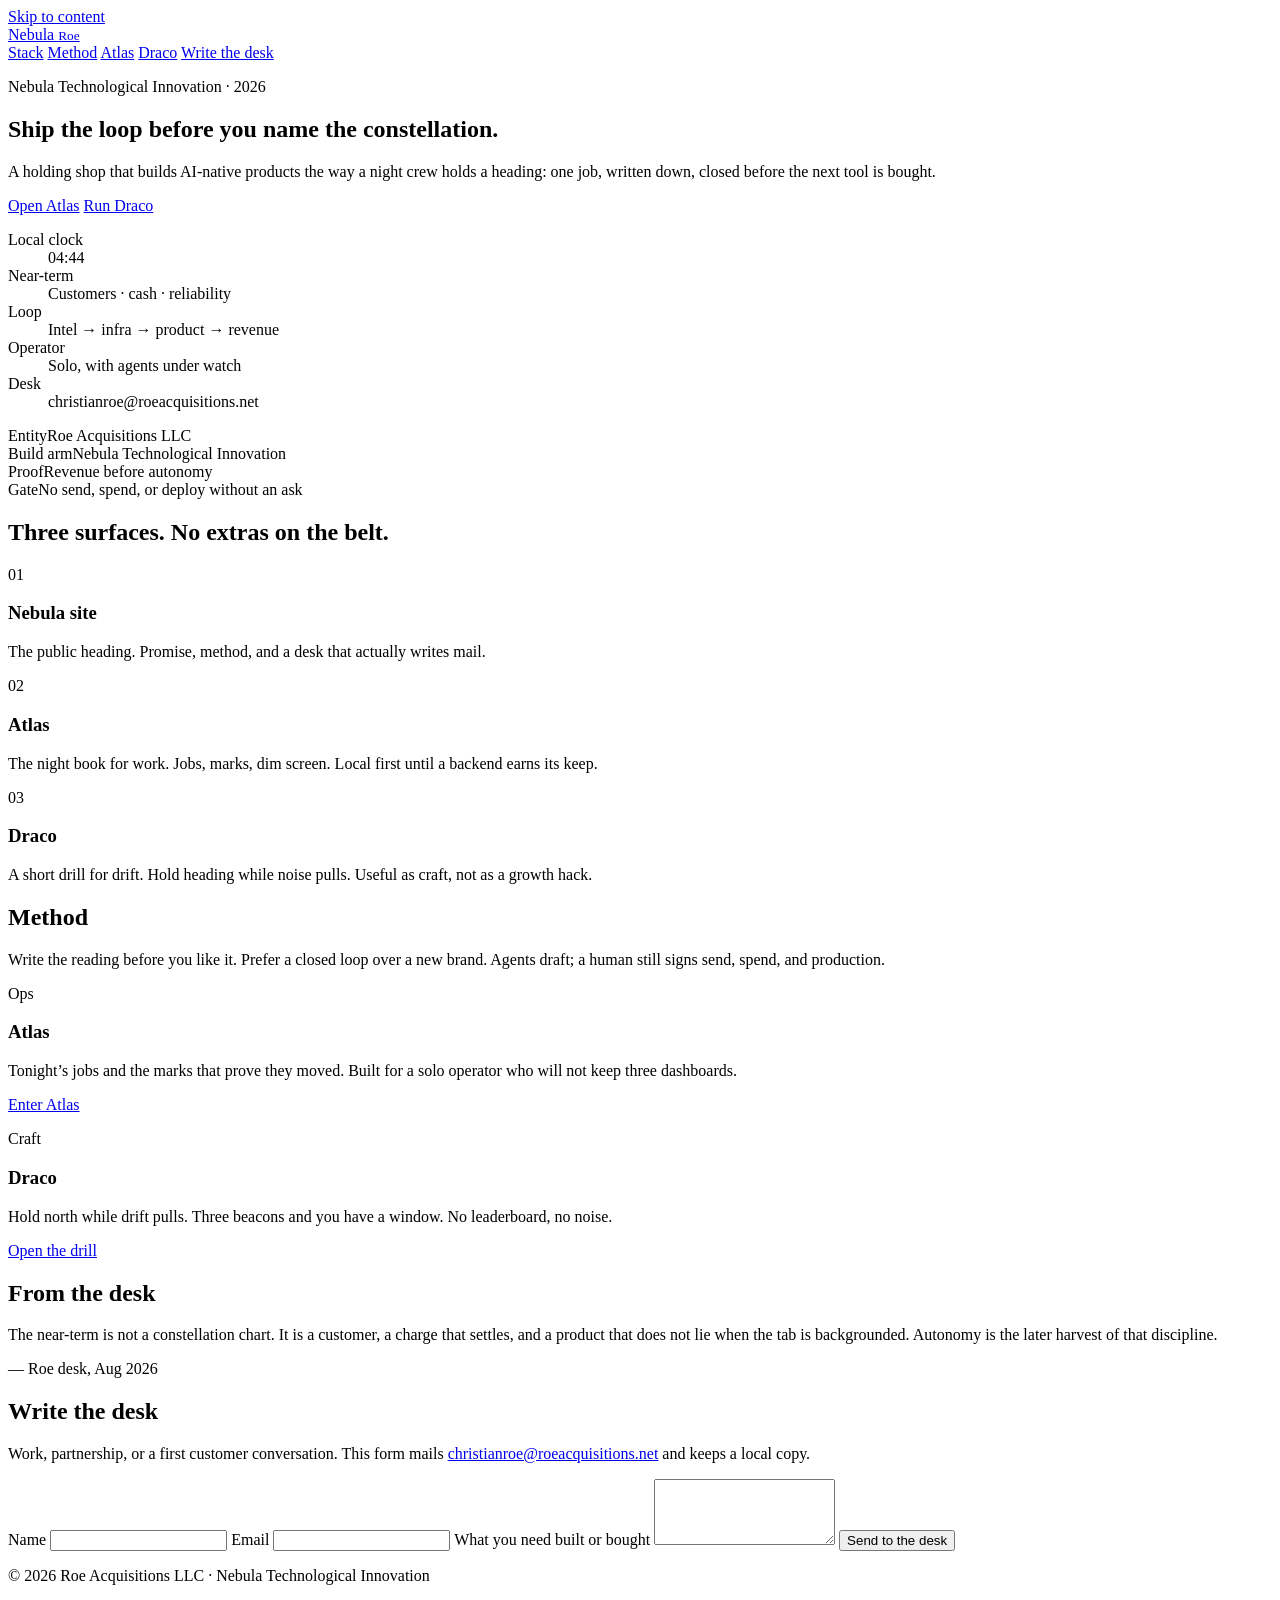
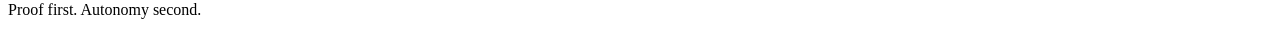
==== index.html @ 5ac5eb05 "Add marketing homepage" ====
<!DOCTYPE html>
<html lang="en">
<head>
  <meta charset="utf-8">
  <meta name="viewport" content="width=device-width, initial-scale=1">
  <title>Nebula — intelligence, then infrastructure, then product</title>
  <meta name="description" content="Nebula Technological Innovation, under Roe Acquisitions. AI-native systems that turn a loop into revenue without a theater of tools.">
  <meta name="theme-color" content="#14110d">
  <meta property="og:title" content="Nebula Technological Innovation">
  <meta property="og:description" content="Intelligence → infrastructure → products → revenue → more intelligence.">
  <meta property="og:type" content="website">
  <link rel="canonical" href="https://nebulahq.work/">
  <link rel="icon" href="assets/favicon.svg" type="image/svg+xml">
  <link rel="preconnect" href="https://fonts.googleapis.com">
  <link rel="preconnect" href="https://fonts.gstatic.com" crossorigin>
  <link href="https://fonts.googleapis.com/css2?family=Fraunces:opsz,wght@9..144,500;9..144,650&family=IBM+Plex+Mono:wght@400;500&family=Source+Sans+3:ital,wght@0,400;0,600;1,400&display=swap" rel="stylesheet">
  <link rel="stylesheet" href="styles/tokens.css">
  <link rel="stylesheet" href="styles/site.css">
</head>
<body>
  <a class="skip" href="#main">Skip to content</a>
  <header class="wrap site-header">
    <a class="mark" href="./">Nebula <small>Roe</small></a>
    <nav aria-label="Primary">
      <a href="#stack">Stack</a>
      <a href="#method">Method</a>
      <a href="app/">Atlas</a>
      <a href="play/">Draco</a>
      <a class="btn" href="#desk">Write the desk</a>
    </nav>
  </header>
  <main id="main">
    <section class="wrap hero">
      <div>
        <p class="kicker">Nebula Technological Innovation · 2026</p>
        <h1>Ship the loop before you name the constellation.</h1>
        <p class="lede">A holding shop that builds AI-native products the way a night crew holds a heading: one job, written down, closed before the next tool is bought.</p>
        <div class="hero-actions">
          <a class="btn" href="app/">Open Atlas</a>
          <a class="btn ghost" href="play/">Run Draco</a>
        </div>
      </div>
      <dl class="plate" aria-label="Tonight’s loop">
        <dt>Local clock</dt>
        <dd id="local-clock">--:--</dd>
        <dt>Near-term</dt>
        <dd>Customers · cash · reliability</dd>
        <dt>Loop</dt>
        <dd>Intel → infra → product → revenue</dd>
        <dt>Operator</dt>
        <dd>Solo, with agents under watch</dd>
        <dt>Desk</dt>
        <dd>christianroe@roeacquisitions.net</dd>
      </dl>
    </section>
    <div class="wrap">
      <div class="strip" aria-label="Current posture">
        <div><span>Entity</span>Roe Acquisitions LLC</div>
        <div><span>Build arm</span>Nebula Technological Innovation</div>
        <div><span>Proof</span>Revenue before autonomy</div>
        <div><span>Gate</span>No send, spend, or deploy without an ask</div>
      </div>
    </div>
    <section class="wrap section" id="stack">
      <div class="split">
        <h2>Three surfaces. No extras on the belt.</h2>
        <div>
          <article class="instrument"><div class="idx">01</div><div><h3>Nebula site</h3><p>The public heading. Promise, method, and a desk that actually writes mail.</p></div></article>
          <article class="instrument"><div class="idx">02</div><div><h3>Atlas</h3><p>The night book for work. Jobs, marks, dim screen. Local first until a backend earns its keep.</p></div></article>
          <article class="instrument"><div class="idx">03</div><div><h3>Draco</h3><p>A short drill for drift. Hold heading while noise pulls. Useful as craft, not as a growth hack.</p></div></article>
        </div>
      </div>
    </section>
    <section class="wrap section" id="method">
      <h2>Method</h2>
      <p class="lede">Write the reading before you like it. Prefer a closed loop over a new brand. Agents draft; a human still signs send, spend, and production.</p>
      <div class="product">
        <div><p class="kicker">Ops</p><h3>Atlas</h3><p>Tonight’s jobs and the marks that prove they moved. Built for a solo operator who will not keep three dashboards.</p><p><a class="btn" href="app/">Enter Atlas</a></p></div>
        <div><p class="kicker">Craft</p><h3>Draco</h3><p>Hold north while drift pulls. Three beacons and you have a window. No leaderboard, no noise.</p><p><a class="btn ghost" href="play/">Open the drill</a></p></div>
      </div>
    </section>
    <section class="wrap section">
      <h2>From the desk</h2>
      <div class="note">
        <p>The near-term is not a constellation chart. It is a customer, a charge that settles, and a product that does not lie when the tab is backgrounded. Autonomy is the later harvest of that discipline.</p>
        <p>— Roe desk, Aug 2026</p>
      </div>
    </section>
    <section class="wrap section" id="desk">
      <h2>Write the desk</h2>
      <p class="lede">Work, partnership, or a first customer conversation. This form mails <a href="mailto:christianroe@roeacquisitions.net">christianroe@roeacquisitions.net</a> and keeps a local copy.</p>
      <form id="desk-form" action="https://formsubmit.co/christianroe@roeacquisitions.net" method="POST">
        <input type="hidden" name="_subject" value="Nebula desk">
        <input type="hidden" name="_template" value="table">
        <input type="hidden" name="_captcha" value="false">
        <label for="name">Name</label>
        <input id="name" name="name" autocomplete="name" required>
        <label for="email">Email</label>
        <input id="email" name="email" type="email" autocomplete="email" required>
        <label for="note">What you need built or bought</label>
        <textarea id="note" name="note" rows="4" required></textarea>
        <button class="btn" type="submit">Send to the desk</button>
        <p id="form-status" role="status" hidden></p>
      </form>
    </section>
  </main>
  <footer class="wrap site-footer">
    <p>© <span data-year></span> Roe Acquisitions LLC · Nebula Technological Innovation</p>
    <p>Proof first. Autonomy second.</p>
  </footer>
  <script type="module" src="scripts/site.js"></script>
</body>
</html>
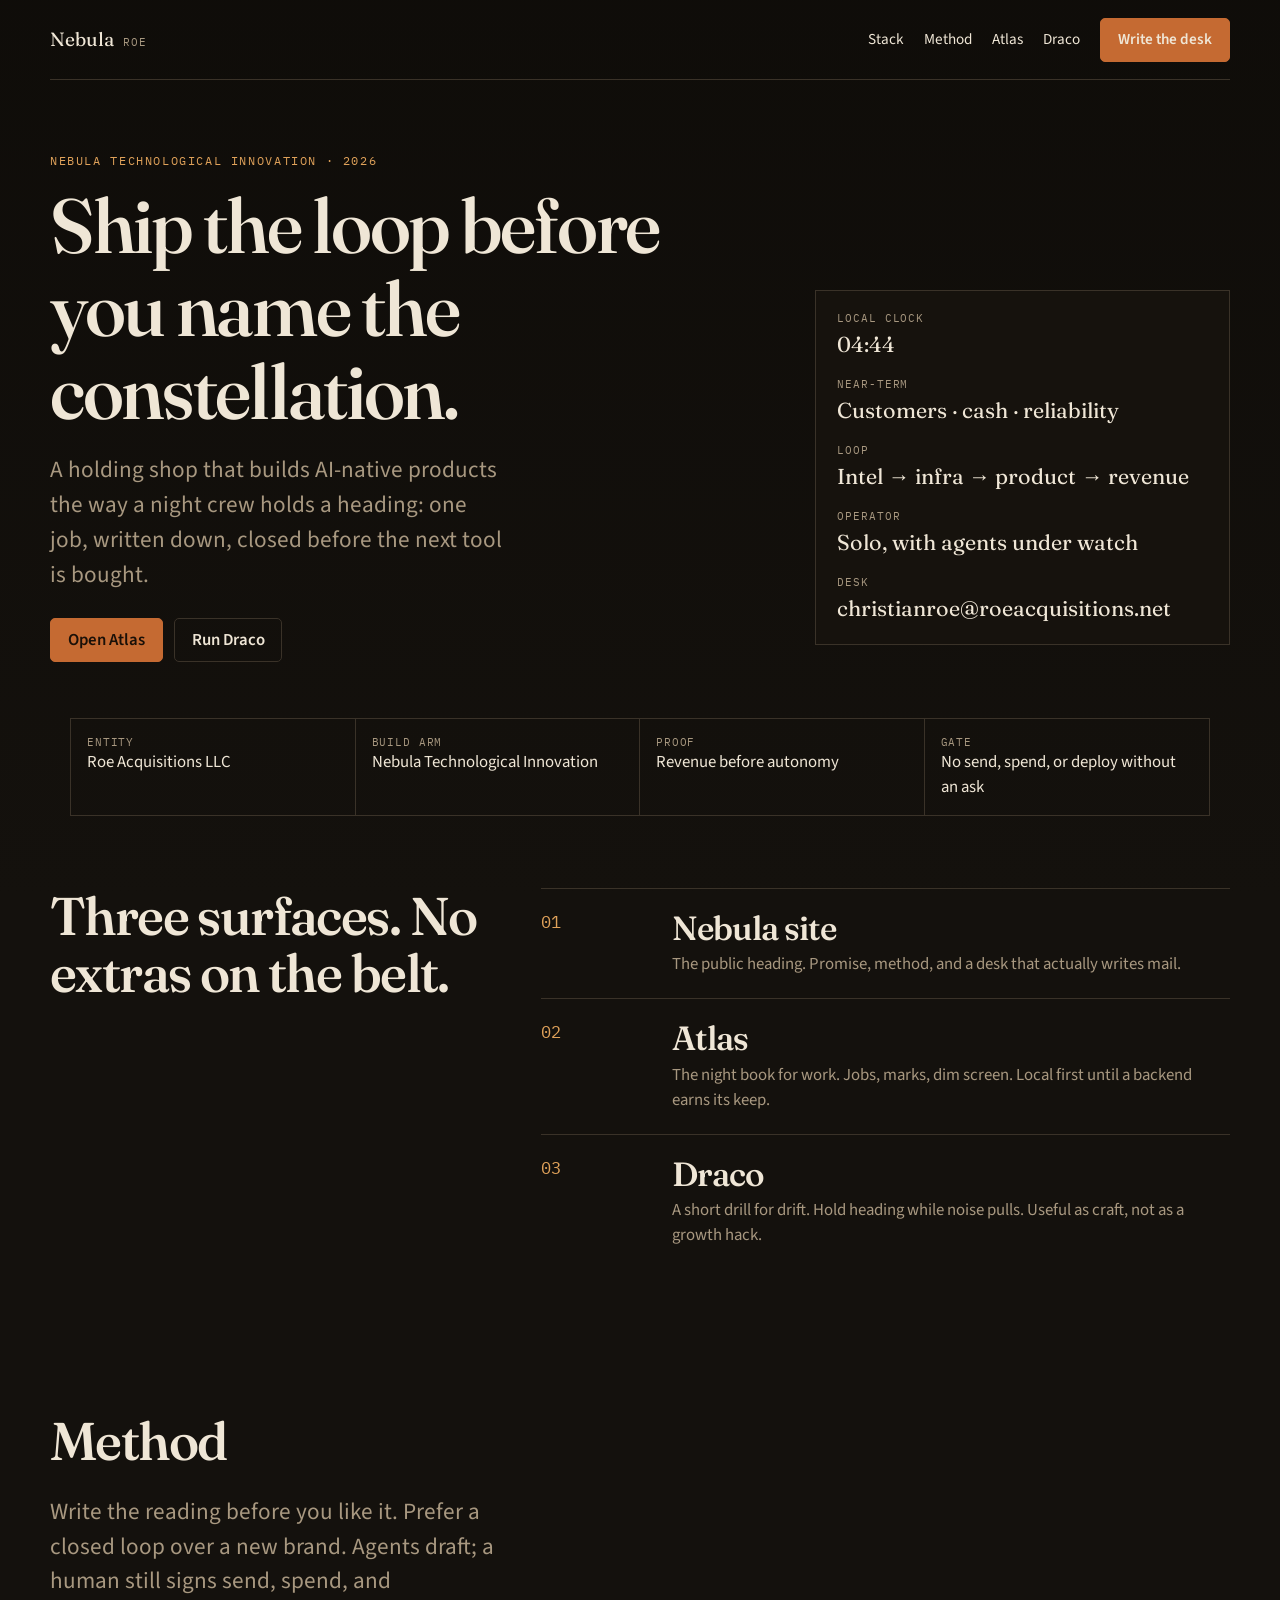
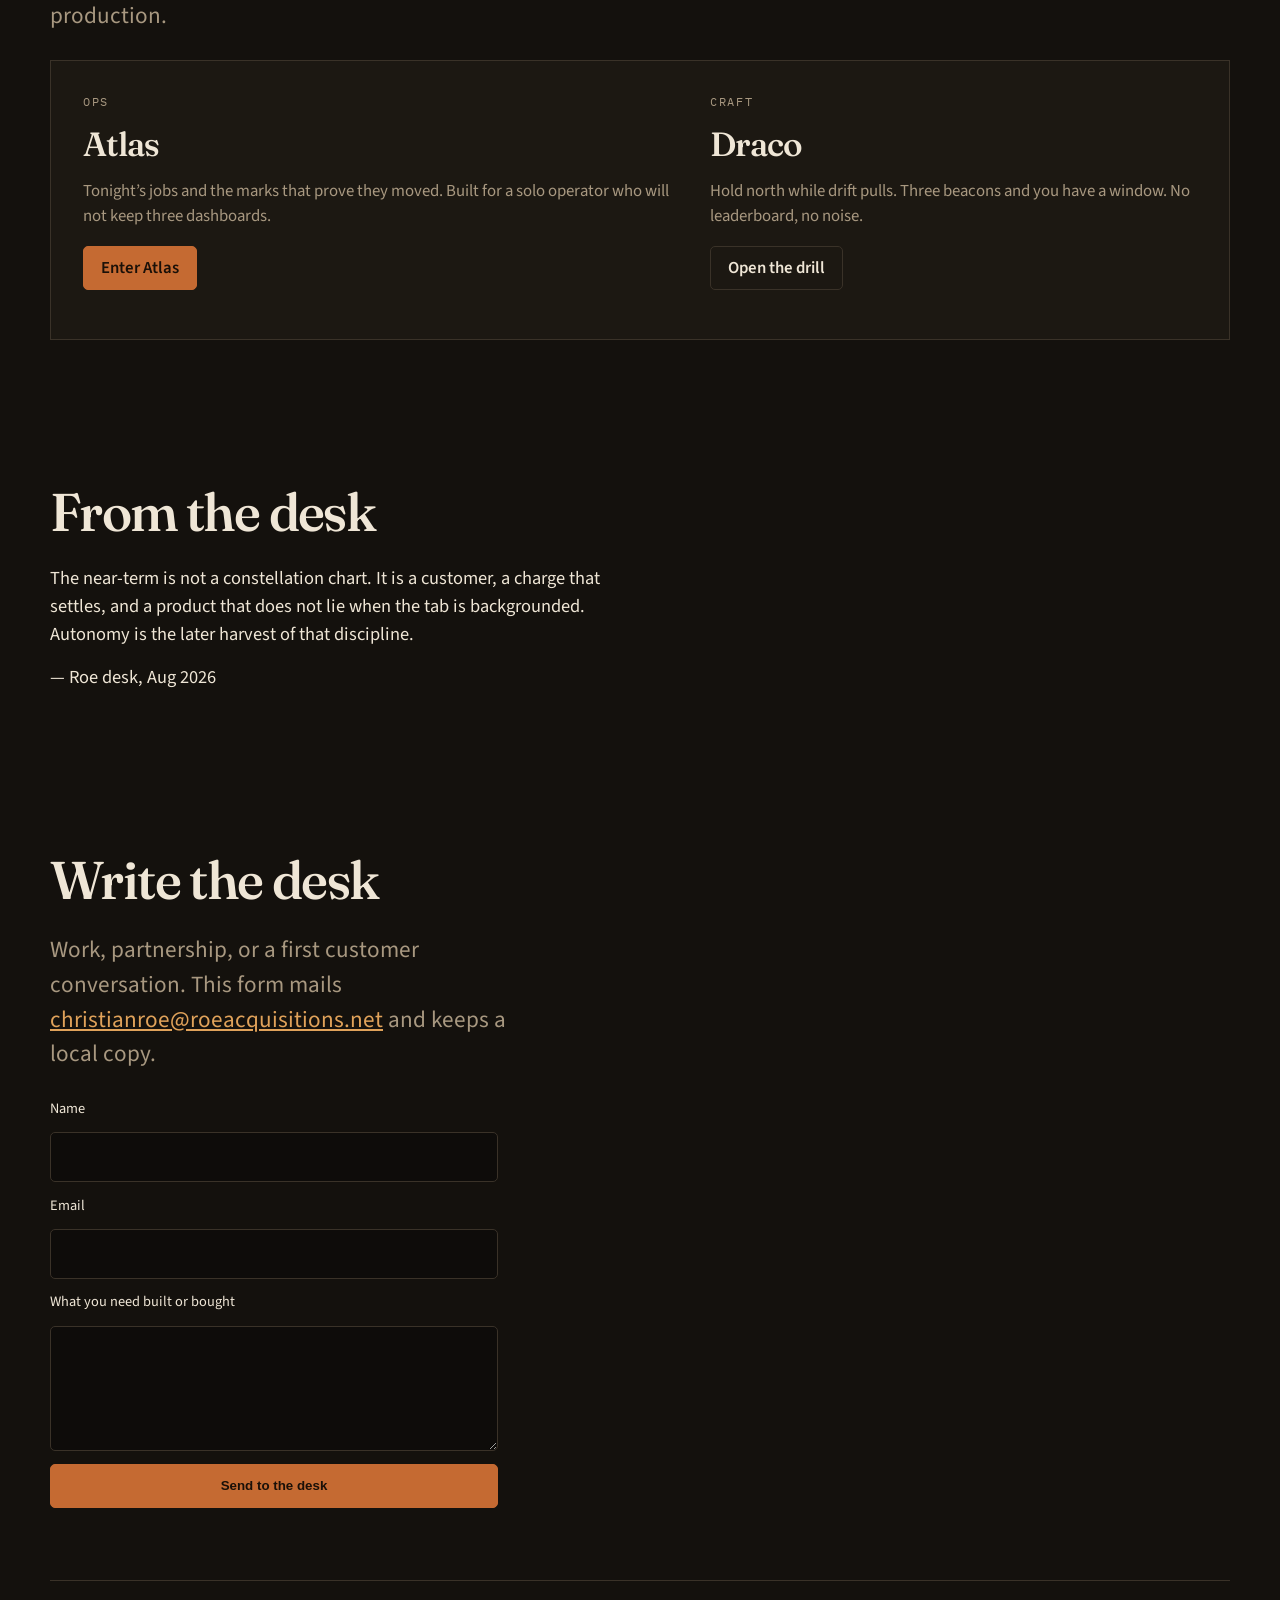
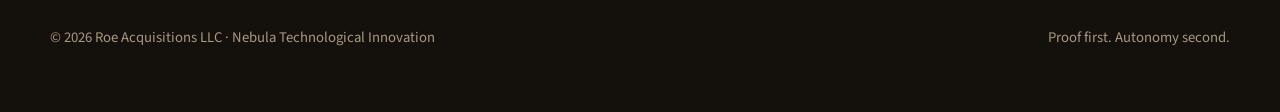
==== commit 08085de8: "Add desk honeypot, source URL, and field limits" ====
--- a/index.html
+++ b/index.html
@@ -29,6 +29,7 @@
       <a class="btn" href="#desk">Write the desk</a>
     </nav>
   </header>
+
   <main id="main">
     <section class="wrap hero">
       <div>
@@ -53,6 +54,7 @@
         <dd>christianroe@roeacquisitions.net</dd>
       </dl>
     </section>
+
     <div class="wrap">
       <div class="strip" aria-label="Current posture">
         <div><span>Entity</span>Roe Acquisitions LLC</div>
@@ -61,24 +63,55 @@
         <div><span>Gate</span>No send, spend, or deploy without an ask</div>
       </div>
     </div>
+
     <section class="wrap section" id="stack">
       <div class="split">
         <h2>Three surfaces. No extras on the belt.</h2>
         <div>
-          <article class="instrument"><div class="idx">01</div><div><h3>Nebula site</h3><p>The public heading. Promise, method, and a desk that actually writes mail.</p></div></article>
-          <article class="instrument"><div class="idx">02</div><div><h3>Atlas</h3><p>The night book for work. Jobs, marks, dim screen. Local first until a backend earns its keep.</p></div></article>
-          <article class="instrument"><div class="idx">03</div><div><h3>Draco</h3><p>A short drill for drift. Hold heading while noise pulls. Useful as craft, not as a growth hack.</p></div></article>
+          <article class="instrument">
+            <div class="idx">01</div>
+            <div>
+              <h3>Nebula site</h3>
+              <p>The public heading. Promise, method, and a desk that actually writes mail.</p>
+            </div>
+          </article>
+          <article class="instrument">
+            <div class="idx">02</div>
+            <div>
+              <h3>Atlas</h3>
+              <p>The night book for work. Jobs, marks, dim screen. Local first until a backend earns its keep.</p>
+            </div>
+          </article>
+          <article class="instrument">
+            <div class="idx">03</div>
+            <div>
+              <h3>Draco</h3>
+              <p>A short drill for drift. Hold heading while noise pulls. Useful as craft, not as a growth hack.</p>
+            </div>
+          </article>
         </div>
       </div>
     </section>
+
     <section class="wrap section" id="method">
       <h2>Method</h2>
       <p class="lede">Write the reading before you like it. Prefer a closed loop over a new brand. Agents draft; a human still signs send, spend, and production.</p>
       <div class="product">
-        <div><p class="kicker">Ops</p><h3>Atlas</h3><p>Tonight’s jobs and the marks that prove they moved. Built for a solo operator who will not keep three dashboards.</p><p><a class="btn" href="app/">Enter Atlas</a></p></div>
-        <div><p class="kicker">Craft</p><h3>Draco</h3><p>Hold north while drift pulls. Three beacons and you have a window. No leaderboard, no noise.</p><p><a class="btn ghost" href="play/">Open the drill</a></p></div>
+        <div>
+          <p class="kicker">Ops</p>
+          <h3>Atlas</h3>
+          <p>Tonight’s jobs and the marks that prove they moved. Built for a solo operator who will not keep three dashboards.</p>
+          <p><a class="btn" href="app/">Enter Atlas</a></p>
+        </div>
+        <div>
+          <p class="kicker">Craft</p>
+          <h3>Draco</h3>
+          <p>Hold north while drift pulls. Three beacons and you have a window. No leaderboard, no noise.</p>
+          <p><a class="btn ghost" href="play/">Open the drill</a></p>
+        </div>
       </div>
     </section>
+
     <section class="wrap section">
       <h2>From the desk</h2>
       <div class="note">
@@ -86,6 +119,7 @@
         <p>— Roe desk, Aug 2026</p>
       </div>
     </section>
+
     <section class="wrap section" id="desk">
       <h2>Write the desk</h2>
       <p class="lede">Work, partnership, or a first customer conversation. This form mails <a href="mailto:christianroe@roeacquisitions.net">christianroe@roeacquisitions.net</a> and keeps a local copy.</p>
@@ -93,17 +127,21 @@
         <input type="hidden" name="_subject" value="Nebula desk">
         <input type="hidden" name="_template" value="table">
         <input type="hidden" name="_captcha" value="false">
+        <input type="hidden" name="_url" value="https://nebula-hq-web.vercel.app/#desk">
+        <label class="visually-hidden" for="company">Company</label>
+        <input class="visually-hidden" id="company" name="_honey" tabindex="-1" autocomplete="off">
         <label for="name">Name</label>
-        <input id="name" name="name" autocomplete="name" required>
+        <input id="name" name="name" autocomplete="name" required maxlength="80">
         <label for="email">Email</label>
-        <input id="email" name="email" type="email" autocomplete="email" required>
+        <input id="email" name="email" type="email" autocomplete="email" required maxlength="120">
         <label for="note">What you need built or bought</label>
-        <textarea id="note" name="note" rows="4" required></textarea>
+        <textarea id="note" name="note" rows="4" required maxlength="2000"></textarea>
         <button class="btn" type="submit">Send to the desk</button>
         <p id="form-status" role="status" hidden></p>
       </form>
     </section>
   </main>
+
   <footer class="wrap site-footer">
     <p>© <span data-year></span> Roe Acquisitions LLC · Nebula Technological Innovation</p>
     <p>Proof first. Autonomy second.</p>
--- a/styles/tokens.css
+++ b/styles/tokens.css
@@ -0,0 +1,61 @@
+:root {
+  color-scheme: dark;
+  --canvas: #14110d;
+  --canvas-2: #1c1812;
+  --paper: #e7dcc8;
+  --ink: #efe6d6;
+  --muted: #a89880;
+  --accent: #c56a32;
+  --accent-2: #e0a25a;
+  --accent-ink: #1a1008;
+  --line: #3a3228;
+  --ok: #8faf6a;
+  --danger: #d1654f;
+  --font-display: "Fraunces", "Iowan Old Style", Georgia, serif;
+  --font-body: "Source Sans 3", "Segoe UI", sans-serif;
+  --font-mono: "IBM Plex Mono", ui-monospace, monospace;
+  --step--1: 0.8rem;
+  --step-0: 1.05rem;
+  --step-1: clamp(1.2rem, 1rem + 0.6vw, 1.45rem);
+  --step-2: clamp(1.6rem, 1.2rem + 1.2vw, 2.1rem);
+  --step-3: clamp(2.2rem, 1.4rem + 2.4vw, 3.4rem);
+  --step-4: clamp(3rem, 1.6rem + 4vw, 5.4rem);
+  --space-1: 0.25rem;
+  --space-2: 0.5rem;
+  --space-3: 0.75rem;
+  --space-4: 1rem;
+  --space-5: 1.5rem;
+  --space-6: 2rem;
+  --space-7: 3rem;
+  --space-8: 5rem;
+  --radius-s: 5px;
+  --wide: 1180px;
+  --fast: 160ms;
+  --ease: cubic-bezier(0.22, 1, 0.36, 1);
+}
+@media (prefers-reduced-motion: reduce) { :root { --fast: 0ms; } }
+*, *::before, *::after { box-sizing: border-box; }
+html { background: var(--canvas); color: var(--ink); overflow-x: hidden; }
+body {
+  margin: 0;
+  font-family: var(--font-body);
+  font-size: var(--step-0);
+  line-height: 1.5;
+  background:
+    linear-gradient(180deg, color-mix(in oklab, var(--canvas) 88%, #000), var(--canvas)),
+    repeating-linear-gradient(0deg, transparent 0 47px, color-mix(in oklab, var(--line) 55%, transparent) 47px 48px),
+    repeating-linear-gradient(90deg, transparent 0 47px, color-mix(in oklab, var(--line) 55%, transparent) 47px 48px);
+  background-attachment: fixed;
+}
+h1, h2, h3, .display {
+  font-family: var(--font-display);
+  font-weight: 550;
+  letter-spacing: -0.03em;
+  line-height: 1.08;
+  margin: 0;
+}
+a { color: var(--accent-2); }
+:focus-visible { outline: 2px solid var(--accent-2); outline-offset: 3px; }
+.skip { position: absolute; left: 1rem; top: -40px; }
+.skip:focus { top: 1rem; background: var(--canvas-2); padding: 0.4rem 0.7rem; }
+.visually-hidden { position: absolute; width: 1px; height: 1px; overflow: hidden; clip: rect(0 0 0 0); }
--- a/styles/site.css
+++ b/styles/site.css
@@ -0,0 +1,47 @@
+.wrap { width: min(var(--wide), 100%); margin-inline: auto; padding-inline: 1.25rem; }
+.site-header { display: flex; align-items: center; justify-content: space-between; gap: 1rem; padding: 1.1rem 0; border-bottom: 1px solid var(--line); }
+.mark { color: var(--ink); text-decoration: none; font-family: var(--font-display); font-size: 1.2rem; display: flex; align-items: baseline; gap: 0.55rem; }
+.mark small { font-family: var(--font-mono); font-size: 0.68rem; color: var(--muted); letter-spacing: 0.08em; text-transform: uppercase; }
+.site-header nav { display: flex; align-items: center; gap: 1.25rem; }
+.site-header nav a { color: var(--ink); text-decoration: none; font-size: 0.95rem; }
+.btn { display: inline-flex; align-items: center; justify-content: center; min-height: 44px; padding: 0 1.05rem; border: 1px solid var(--accent); background: var(--accent); color: var(--accent-ink); text-decoration: none; border-radius: var(--radius-s); font-weight: 600; }
+.btn.ghost { background: transparent; color: var(--ink); border-color: var(--line); }
+.hero { display: grid; grid-template-columns: 1.4fr 0.8fr; gap: 2.5rem; padding: 4.5rem 0 3.5rem; align-items: end; }
+.kicker { font-family: var(--font-mono); font-size: 0.72rem; letter-spacing: 0.14em; text-transform: uppercase; color: var(--accent-2); margin: 0 0 1rem; }
+.hero h1 { font-size: var(--step-4); max-width: 14ch; }
+.lede { color: var(--muted); font-size: var(--step-1); max-width: 38ch; margin: 1.2rem 0 1.6rem; }
+.hero-actions { display: flex; flex-wrap: wrap; gap: 0.7rem; }
+.plate { background: color-mix(in oklab, var(--canvas-2) 88%, black); border: 1px solid var(--line); padding: 1.2rem 1.3rem; }
+.plate dt { font-family: var(--font-mono); font-size: 0.7rem; color: var(--muted); letter-spacing: 0.08em; text-transform: uppercase; }
+.plate dd { margin: 0.15rem 0 0.9rem; font-family: var(--font-display); font-size: 1.35rem; }
+.plate dd:last-child { margin-bottom: 0; }
+.strip { display: grid; grid-template-columns: repeat(4, 1fr); border: 1px solid var(--line); }
+.strip div { padding: 0.9rem 1rem; border-right: 1px solid var(--line); }
+.strip div:last-child { border-right: 0; }
+.strip span { display: block; font-family: var(--font-mono); font-size: 0.68rem; color: var(--muted); letter-spacing: 0.08em; text-transform: uppercase; }
+.section { padding: 4.5rem 0; }
+.section h2 { font-size: var(--step-3); margin-bottom: 1.5rem; }
+.split { display: grid; grid-template-columns: 0.8fr 1.2fr; gap: 2rem; align-items: start; }
+.instrument { display: grid; grid-template-columns: 7rem 1fr; gap: 1.2rem; padding: 1.3rem 0; border-top: 1px solid var(--line); }
+.instrument .idx { font-family: var(--font-mono); color: var(--accent-2); }
+.instrument h3 { font-size: var(--step-2); }
+.instrument p { color: var(--muted); margin: 0.4rem 0 0; }
+.product { display: grid; grid-template-columns: 1.1fr 0.9fr; gap: 2rem; padding: 2rem; background: var(--canvas-2); border: 1px solid var(--line); margin-top: 1.2rem; }
+.product h3 { font-size: var(--step-2); margin: 0.3rem 0 0.7rem; }
+.product p { color: var(--muted); }
+.note { max-width: 62ch; font-size: 1.15rem; }
+.note p { margin: 0 0 1rem; }
+form { display: grid; gap: 0.8rem; max-width: 28rem; }
+label { font-size: 0.9rem; }
+input, textarea { width: 100%; font: inherit; color: var(--ink); background: #0e0c0a; border: 1px solid var(--line); border-radius: var(--radius-s); padding: 0.7rem 0.8rem; }
+.site-footer { display: flex; justify-content: space-between; gap: 1rem; padding: 2rem 0 3rem; border-top: 1px solid var(--line); color: var(--muted); font-size: 0.92rem; }
+@media (max-width: 840px) {
+  .hero, .split, .product, .strip { grid-template-columns: 1fr; }
+  .strip div { border-right: 0; border-bottom: 1px solid var(--line); }
+  .hero { padding-top: 2.4rem; }
+  .hero h1 { max-width: none; font-size: clamp(2.15rem, 11vw, 3.1rem); overflow-wrap: anywhere; }
+  .lede { max-width: none; }
+  .site-header { flex-wrap: wrap; }
+  .site-header nav { width: 100%; justify-content: flex-start; flex-wrap: wrap; gap: 0.7rem; }
+  .site-footer { flex-direction: column; }
+}
